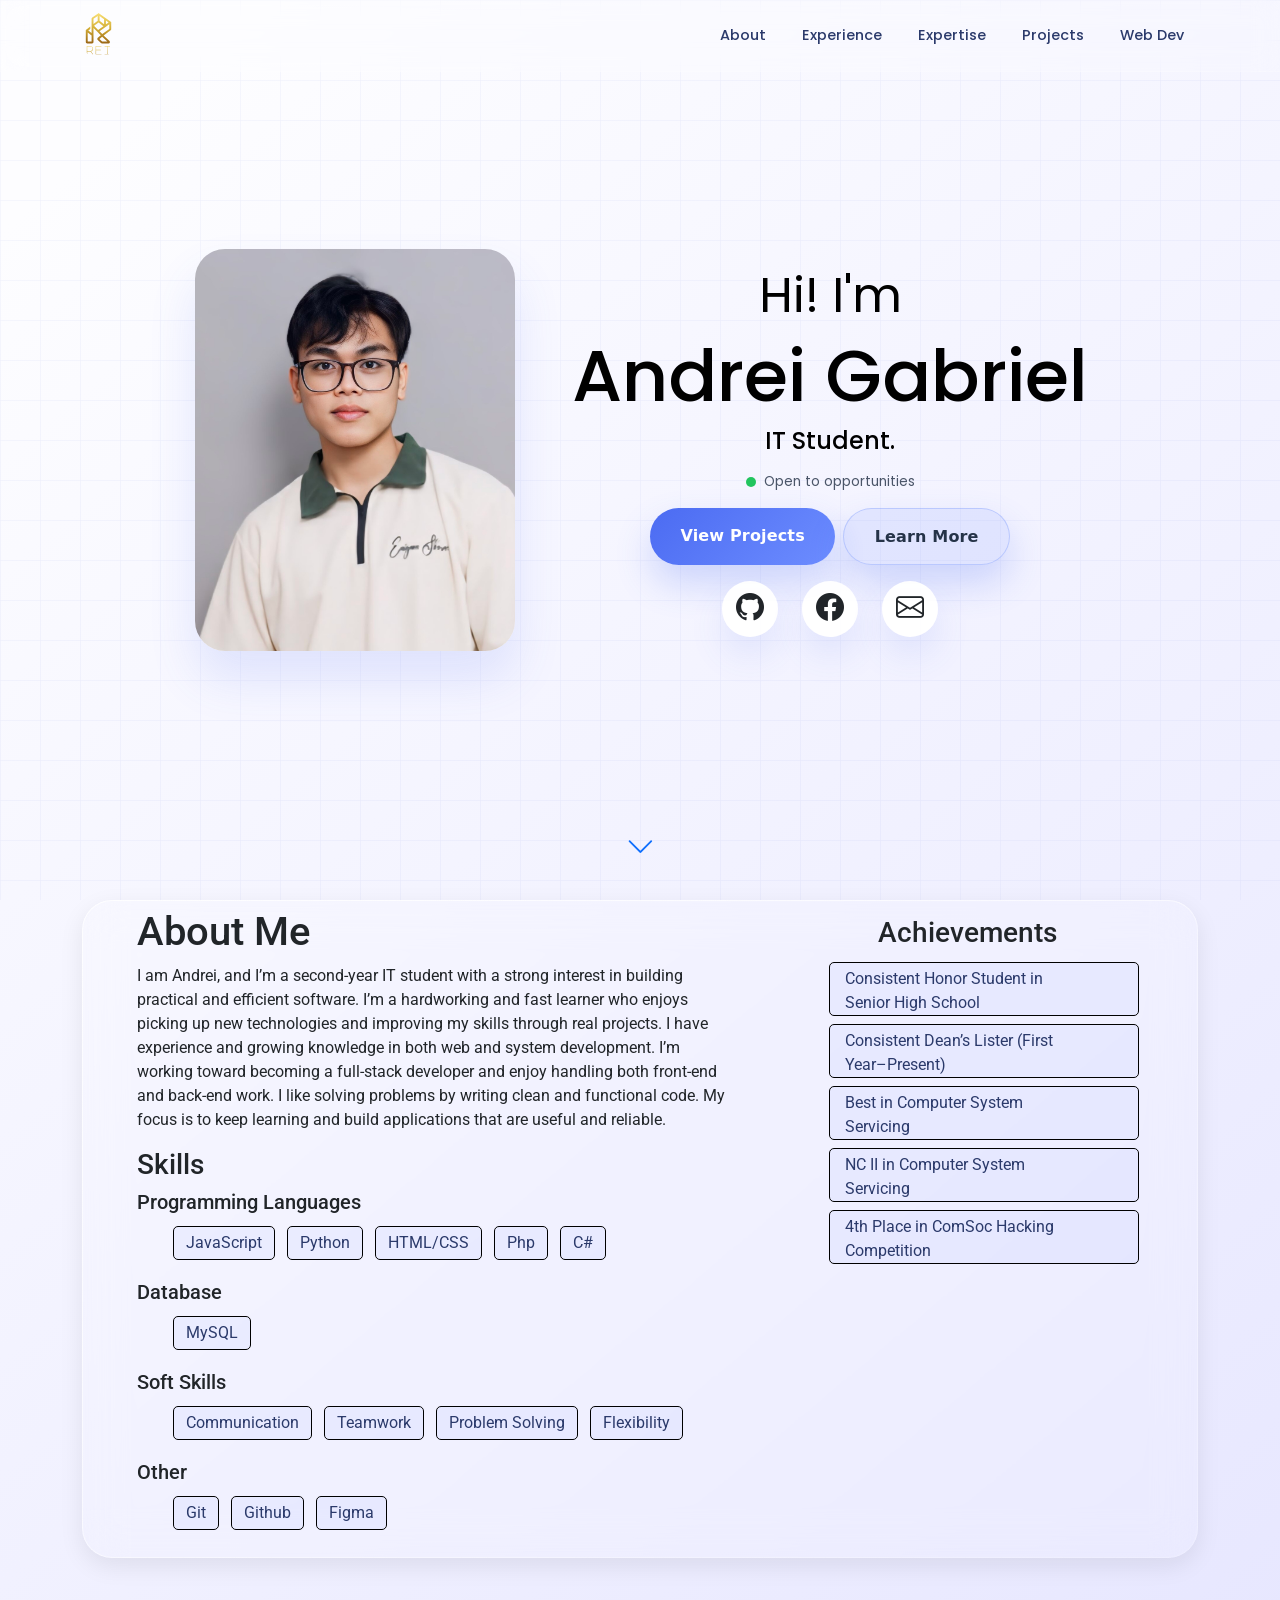
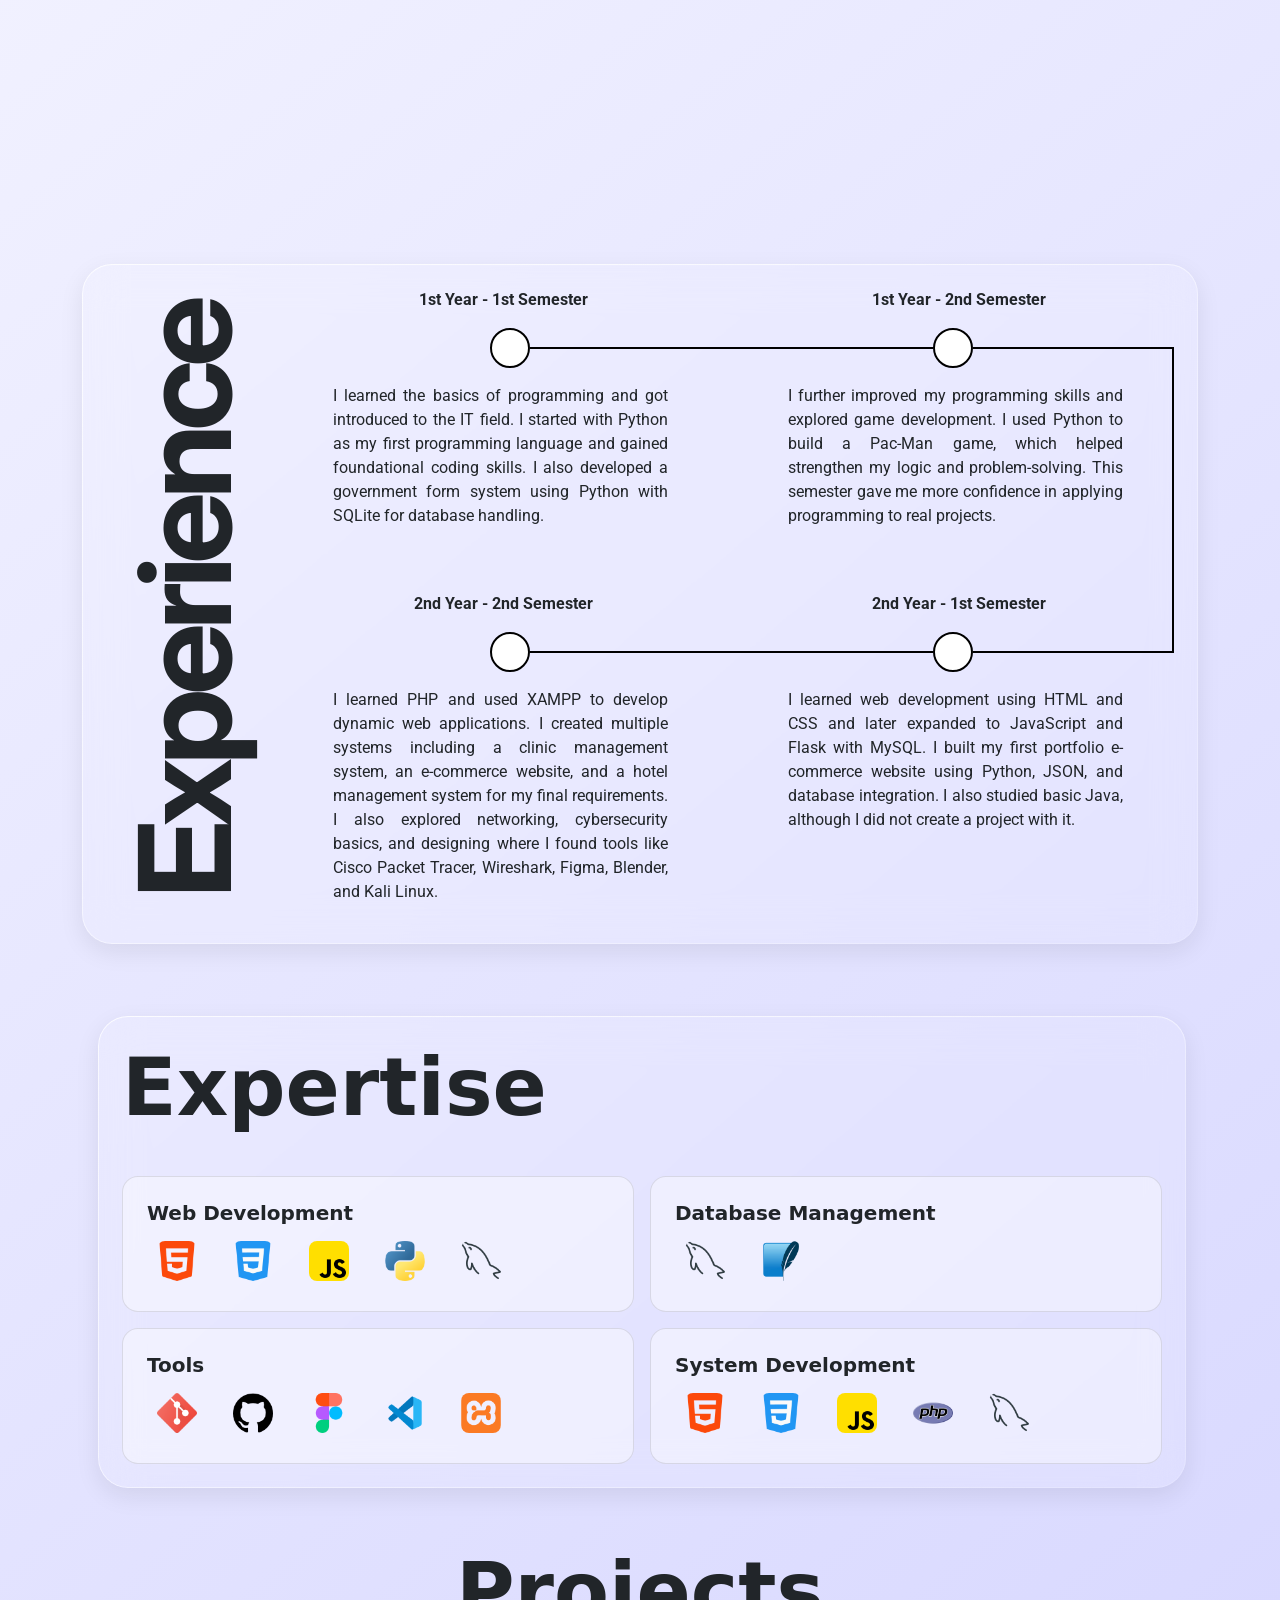
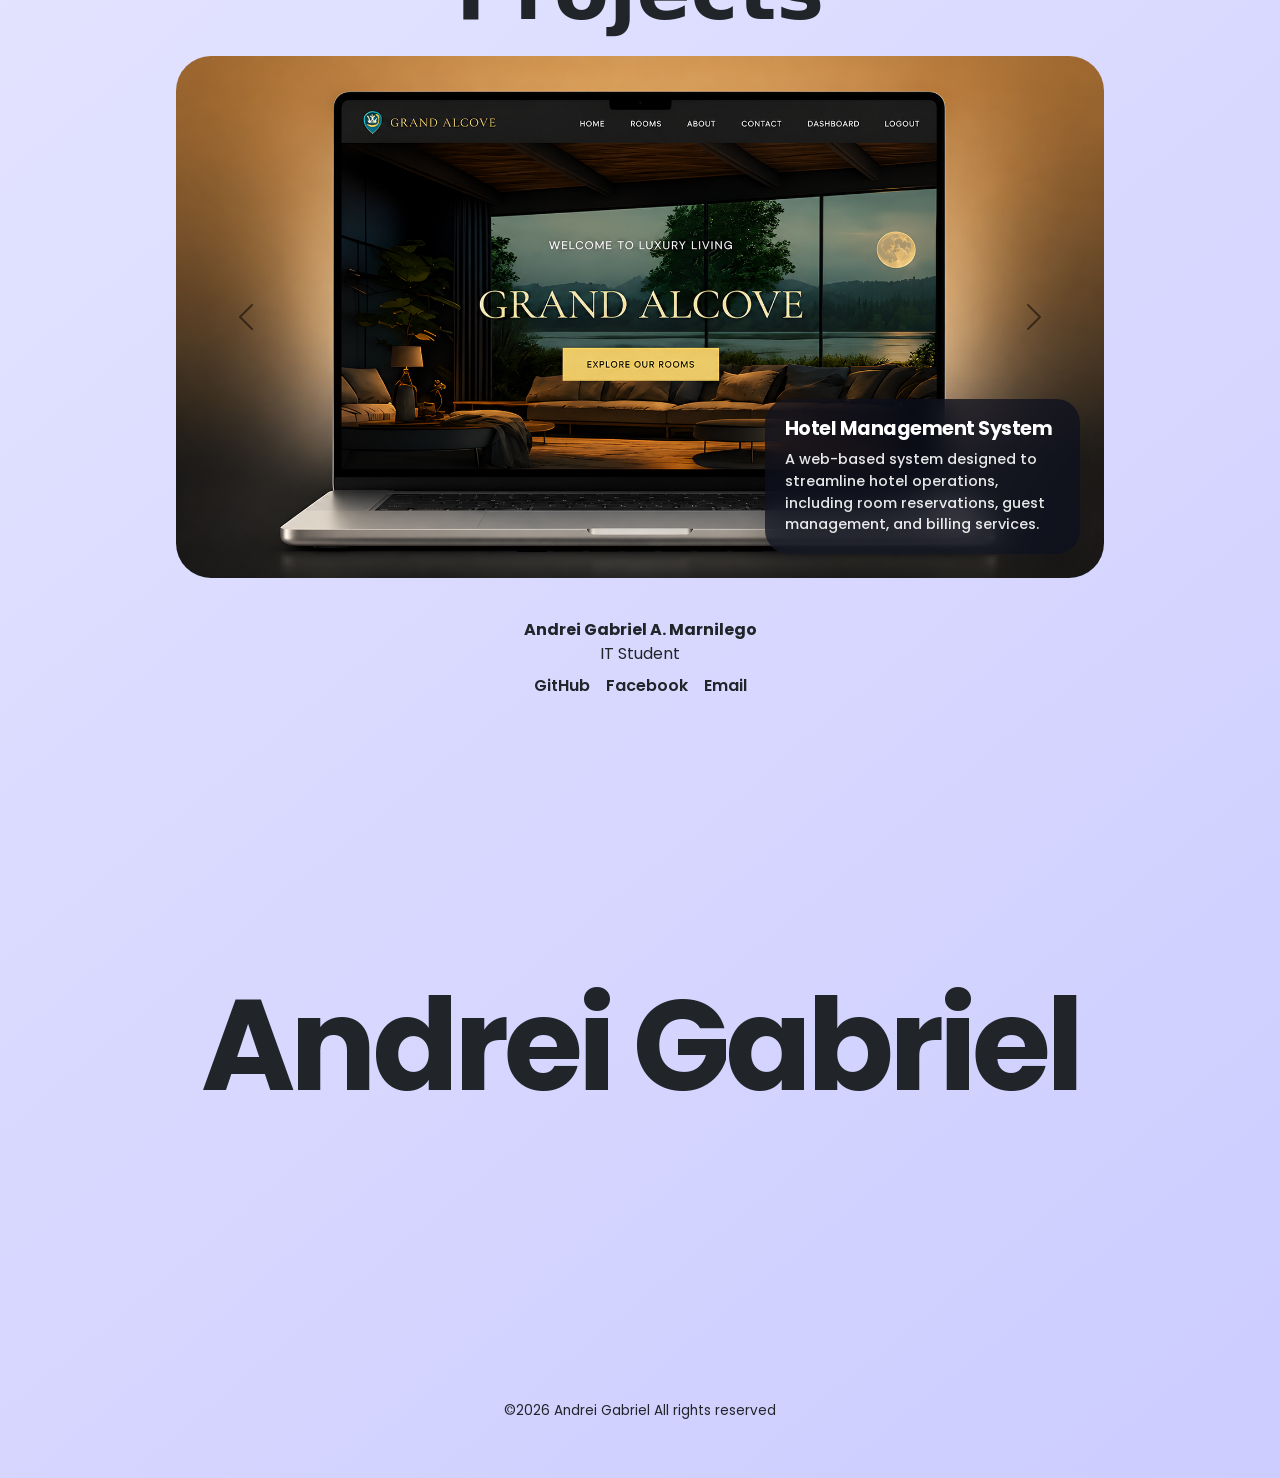
==== index.html @ aeebd428 "Restructure webdev folders" ====
<!doctype html>
<html lang="en">

<head>
    <meta charset="utf-8">
    <meta name="viewport" content="width=device-width, initial-scale=1">
    <title>Portfolio</title>
    <link rel="icon" href="assets/img/Logo.svg" type="image/x-icon">
    <link href="https://cdn.jsdelivr.net/npm/bootstrap@5.3.8/dist/css/bootstrap.min.css" rel="stylesheet"
        integrity="sha384-sRIl4kxILFvY47J16cr9ZwB07vP4J8+LH7qKQnuqkuIAvNWLzeN8tE5YBujZqJLB" crossorigin="anonymous">
    <link rel="stylesheet" href="https://cdn.jsdelivr.net/npm/bootstrap-icons@1.11.3/font/bootstrap-icons.min.css">
    <link rel="stylesheet" href="./assets/css/style.css">
    <link rel="preconnect" href="https://fonts.googleapis.com">
    <link rel="preconnect" href="https://fonts.gstatic.com" crossorigin>
    <link rel="preconnect" href="https://fonts.googleapis.com">
    <link rel="preconnect" href="https://fonts.gstatic.com" crossorigin>
    <link
        href="https://fonts.googleapis.com/css2?family=Poppins:ital,wght@0,100;0,200;0,300;0,400;0,500;0,600;0,700;0,800;0,900;1,100;1,200;1,300;1,400;1,500;1,600;1,700;1,800;1,900&display=swap"
        rel="stylesheet">
    <link rel="preconnect" href="https://fonts.googleapis.com">
    <link rel="preconnect" href="https://fonts.gstatic.com" crossorigin>
    <link
        href="https://fonts.googleapis.com/css2?family=Poppins:ital,wght@0,100;0,200;0,300;0,400;0,500;0,600;0,700;0,800;0,900;1,100;1,200;1,300;1,400;1,500;1,600;1,700;1,800;1,900&family=Roboto:ital,wght@0,100..900;1,100..900&display=swap"
        rel="stylesheet">
    <link href="https://fonts.googleapis.com/css2?family=Inter:wght@100..900&display=swap" rel="stylesheet">
</head>

<body>
    <div id="navTrigger"></div>
    <nav class="navbar navbar-expand-lg fixed-top" id="mainNav">
        <div class="container">
            <a class="navbar-brand d-flex align-items-center" href="#">
                <img src="assets/img/Logo.svg" alt="AG Logo" class="navbar-logo">
            </a>
            <button class="navbar-toggler" type="button" data-bs-toggle="collapse" data-bs-target="#navbarNav">
                <span class="navbar-toggler-icon"></span>
            </button>
            <div class="collapse navbar-collapse justify-content-end" id="navbarNav">
                <ul class="navbar-nav gap-2">
                    <li class="nav-item"><a class="nav-link" href="#about">About</a></li>
                    <li class="nav-item"><a class="nav-link" href="#experience">Experience</a></li>
                    <li class="nav-item"><a class="nav-link" href="#expertise">Expertise</a></li>
                    <li class="nav-item"><a class="nav-link" href="#projects">Projects</a></li>
                    <li class="nav-item"><a class="nav-link" href="webdev.html">Web Dev</a></li>
                </ul>
            </div>
        </div>
    </nav>

    <div class="container fade-in-section" style="height: 100vh; position: relative;">
        <div class="row h-100 align-items-center justify-content-center">

            <div class="col-md-4 text-center">
                <img src="assets/img/Profile.png" alt="Profile" class="img-fluid hero-profile"
                    style="max-width: 320px;">
            </div>

            <div class="col-md-6">
                <div class="d-flex flex-column align-items-center justify-content-center h-100 text-center mb-1"
                    style="color:black;">

                    <h2 class="display-5 mt-2" style="font-family: 'Poppins', 'sans-serif'; font-weight: 400;">Hi! I'm
                    </h2>
                    <h1 class="display-2" style="font-family: 'Poppins', 'sans-serif'; font-weight: 500;">Andrei Gabriel
                    </h1>
                    <h4 style="font-family: 'Poppins', 'sans-serif';">IT Student.</h4>
                    <div class="d-flex align-items-center gap-2 mt-2">
                        <span class="open-dot"></span>
                        <span style="font-family: 'Poppins', sans-serif; font-size: 0.85rem; color: #4a5568;">Open to
                            opportunities</span>
                    </div>

                    <div class="d-flex gap-2 mt-3 hero-buttons">
                        <a href="#projects" class="btn hero-btn">View Projects</a>
                        <a href="#about" class="btn hero-btn hero-btn-secondary">Learn More</a>
                    </div>

                    <div class="hero-socials d-flex gap-4 mt-3 justify-content-center" style="cursor: pointer;">
                        <a href="https://github.com/andreimarnilego" class="text-dark text-decoration-none">
                            <i class="bi bi-github fs-3"></i>
                        </a>
                        <a href="https://www.facebook.com/andreigabriel.marnilego?mibextid=wwXIfr&rdid=BKXyU3eUkC6K5IbI&share_url=https%3A%2F%2Fwww.facebook.com%2Fshare%2F1EQNDfWexi%2F%3Fmibextid%3DwwXIfr"
                            class="text-dark text-decoration-none">
                            <i class="bi bi-facebook fs-3"></i>
                        </a>
                        <a href="https://mail.google.com/mail/u/0/?tab=rm&ogbl#inbox?compose=CllgCJfttZZHXSsvLTjLdNDfXfZsFkvvtzRrdpBsMVfTmXSMlWCCTtWfgsJBfCSnnJKfDRdKnQB"
                            class="text-dark text-decoration-none">
                            <i class="bi bi-envelope fs-3"></i>
                        </a>
                    </div>
                </div>
            </div>

        </div>
        <div class="scroll-indicator">
            <a href="#about">
                <i class="bi bi-chevron-down"></i>
            </a>
        </div>
    </div>

    <div class="container fade-in-section" style="min-height: 100vh;" id="about">
        <div class="glass-card p-2" style="font-family: 'Roboto';">
            <div class="row h-100 align-items-start justify-content-center">
                <div class="col-7 text-start h-100 d-flex flex-column justify-content-between">
                    <div>
                        <h1>About Me</h1>
                        <p style="font-size: 16px; width: 600px;">I am Andrei, and I’m a second-year IT student with a
                            strong interest in building
                            practical and efficient software. I’m a hardworking and fast learner who enjoys picking up
                            new
                            technologies and improving my skills through real projects. I have experience and growing
                            knowledge in both web and system development. I’m working toward becoming a full-stack
                            developer
                            and enjoy handling both front-end and back-end work. I like solving problems by writing
                            clean
                            and functional code. My focus is to keep learning and build applications that are useful and
                            reliable.</p>
                    </div>
                    <div class="skills">
                        <h3>Skills</h3>
                        <div>
                            <h5>Programming Languages</h5>
                            <ul>
                                <li>JavaScript</li>
                                <li>Python</li>
                                <li>HTML/CSS</li>
                                <li>Php</li>
                                <li>C#</li>
                            </ul>
                        </div>

                        <div>
                            <h5>Database</h5>
                            <ul>
                                <li>MySQL</li>
                            </ul>
                        </div>

                        <div>
                            <h5>Soft Skills</h5>
                            <ul>
                                <li>Communication</li>
                                <li>Teamwork</li>
                                <li>Problem Solving</li>
                                <li>Flexibility</li>
                            </ul>
                        </div>

                        <div>
                            <h5>Other</h5>
                            <ul>
                                <li>Git</li>
                                <li>Github</li>
                                <li>Figma</li>
                            </ul>
                        </div>
                    </div>
                </div>
                <div class="col-4 text-center h-100 mt-2">
                    <div class="d-flex flex-column align-items-center justify-content-start h-100 text-start mb-3">
                        <h3>Achievements</h3>
                        <div class="achievements">
                            <div>
                                <ul>
                                    <li>Consistent Honor Student in Senior High School</li>
                                    <li>Consistent Dean’s Lister (First Year–Present)</li>
                                    <li>Best in Computer System Servicing</li>
                                    <li>NC II in Computer System Servicing</li>
                                    <li>4th Place in ComSoc Hacking Competition</li>
                                </ul>
                            </div>
                        </div>
                    </div>
                </div>
            </div>
        </div>
    </div>
    <div class="container fade-in-section pt-5 mt-3" id="experience">
        <div class="glass-card p-4" style="font-family: 'Roboto';">
            <div class="row">
                <div class="col-2 d-flex align-items-center justify-content-center" style="min-height: 500px;">
                    <h1 class="experience-title fw-bold" style="font-size:8rem; letter-spacing: -7px;">Experience</h1>
                </div>
                <div class="col-10">
                    <div style="position: relative;">
                        <div class="vertical-connector"></div>

                        <div class="row text-center ">
                            <div class="col-6">
                                <p class="fw-bold">1st Year - 1st Semester</p>
                            </div>
                            <div class="col-6">
                                <p class="fw-bold">1st Year - 2nd Semester</p>
                            </div>
                        </div>

                        <div style="position: relative; height: 40px;">
                            <div
                                style="position: absolute; top: 50%; left: calc(25% - 20px); transform: translateY(-50%); width:40px; height:40px; border:2px solid black; background:white; border-radius:50%; z-index:1;">
                            </div>
                            <div
                                style="position: absolute; top: 50%; left: calc(25% + 20px); right: calc(25% + 20px); height:2px; background:black; transform: translateY(-50%);">
                            </div>
                            <div
                                style="position: absolute; top: 50%; right: calc(25% - 20px); transform: translateY(-50%); width:40px; height:40px; border:2px solid black; background:white; border-radius:50%; z-index:1;">
                            </div>
                            <div
                                style="position: absolute; top: 50%; right: 0; width: calc(25% - 20px); height:2px; background:black; transform: translateY(-50%);">
                            </div>
                        </div>

                        <div class="row mt-3 mb-5">
                            <div class="col-6 pe-4">
                                <p class="text-justify">I learned the basics of programming and got introduced to the IT
                                    field. I started with Python as my first programming language and gained
                                    foundational
                                    coding skills. I also developed a government form system using Python with SQLite
                                    for
                                    database handling.</p>
                            </div>
                            <div class="col-6 pe-4">
                                <p class="text-justify">I further improved my programming skills and explored game
                                    development. I used Python to build a Pac-Man game, which helped strengthen my logic
                                    and
                                    problem-solving. This semester gave me more confidence in applying programming to
                                    real
                                    projects.</p>
                            </div>
                        </div>

                        <div class="row text-center">
                            <div class="col-6">
                                <p class="fw-bold">2nd Year - 2nd Semester</p>
                            </div>
                            <div class="col-6">
                                <p class="fw-bold">2nd Year - 1st Semester</p>
                            </div>
                        </div>

                        <div style="position: relative; height: 40px;">
                            <div
                                style="position: absolute; top: 50%; left: calc(25% - 20px); transform: translateY(-50%); width:40px; height:40px; border:2px solid black; background:white; border-radius:50%; z-index:1;">
                            </div>
                            <div
                                style="position: absolute; top: 50%; left: calc(25% + 20px); right: calc(25% + 20px); height:2px; background:black; transform: translateY(-50%);">
                            </div>
                            <div
                                style="position: absolute; top: 50%; right: calc(25% - 20px); transform: translateY(-50%); width:40px; height:40px; border:2px solid black; background:white; border-radius:50%; z-index:1;">
                            </div>
                            <div
                                style="position: absolute; top: 50%; right: 0; width: calc(25% - 20px); height:2px; background:black; transform: translateY(-50%);">
                            </div>
                        </div>

                        <div class="row mt-3">
                            <div class="col-6 pe-4">
                                <p class="text-justify">I learned PHP and used XAMPP to develop dynamic web
                                    applications. I
                                    created multiple systems including a clinic management system, an e-commerce
                                    website,
                                    and a hotel management system for my final requirements. I also explored networking,
                                    cybersecurity basics, and designing where I found tools like Cisco Packet Tracer,
                                    Wireshark, Figma, Blender, and Kali Linux.</p>
                            </div>
                            <div class="col-6 pe-4">
                                <p class="text-justify">I learned web development using HTML and CSS and later expanded
                                    to
                                    JavaScript and Flask with MySQL. I built my first portfolio e-commerce website using
                                    Python, JSON, and database integration. I also studied basic Java, although I did
                                    not
                                    create a project with it.</p>
                            </div>
                        </div>

                    </div>
                </div>
            </div>
        </div>
        <div class="container fade-in-section pt-5 mt-4 ps-3" id="expertise">
            <div class="glass-card p-4">
                <h1 class="fw-bold" style="font-size: 5rem;">Expertise</h1>
                <div class="row mt-4 g-3">

                    <div class="col-6">
                        <div class="expertise-card">
                            <h5 class="fw-bold">Web Development</h5>
                            <div class="expertise-logos">
                                <div class="expertise-logo"><img src="./assets/img/html.png" alt=""><span></span></div>
                                <div class="expertise-logo"><img src="./assets/img/css.png" alt=""><span></span></div>
                                <div class="expertise-logo"><img src="./assets/img/js.png" alt=""><span></span></div>
                                <div class="expertise-logo"><img src="./assets/img/python.png" alt=""><span></span>
                                </div>
                                <div class="expertise-logo"><img src="./assets/img/mysql.png" alt=""><span></span></div>
                            </div>
                            <div class="expertise-details">
                                Experienced in building responsive websites using HTML, CSS, and JavaScript on the
                                frontend, and Flask on the backend. Skilled in JSON data handling, MySQL
                                database integration, and developing full e-commerce platforms.
                            </div>
                        </div>
                    </div>

                    <div class="col-6">
                        <div class="expertise-card">
                            <h5 class="fw-bold">Database Management</h5>
                            <div class="expertise-logos">
                                <div class="expertise-logo"><img src="./assets/img/mysql.png" alt=""><span></span></div>
                                <div class="expertise-logo"><img src="./assets/img/SQLite.png" alt=""><span></span>
                                </div>
                            </div>
                            <div class="expertise-details">
                                Proficient in designing and managing relational databases using MySQL and SQLite, with
                                hands-on experience in database modeling, schema design, and data organization.
                            </div>
                        </div>
                    </div>

                    <div class="col-6">
                        <div class="expertise-card">
                            <h5 class="fw-bold">Tools</h5>
                            <div class="expertise-logos">
                                <div class="expertise-logo"><img src="./assets/img/git.png" alt=""><span></span></div>
                                <div class="expertise-logo"><img src="./assets/img/github.png" alt=""><span></span>
                                </div>
                                <div class="expertise-logo"><img src="./assets/img/figma.png" alt=""><span></span></div>
                                <div class="expertise-logo"><img src="./assets/img/vscode.png" alt=""><span></span>
                                </div>
                                <div class="expertise-logo"><img src="./assets/img/xampp.png" alt=""><span></span></div>
                            </div>
                            <div class="expertise-details">
                                Regularly works with Git and GitHub for version control, XAMPP for local server
                                development, Figma for UI design and prototyping, and VS Code
                                as the primary code editor.
                            </div>
                        </div>
                    </div>

                    <div class="col-6">
                        <div class="expertise-card">
                            <h5 class="fw-bold">System Development</h5>
                            <div class="expertise-logos">
                                <div class="expertise-logo"><img src="./assets/img/html.png" alt=""><span></span></div>
                                <div class="expertise-logo"><img src="./assets/img/css.png" alt=""><span></span></div>
                                <div class="expertise-logo"><img src="./assets/img/js.png" alt=""><span></span></div>
                                <div class="expertise-logo"><img src="./assets/img/php.png" alt=""><span></span></div>
                                <div class="expertise-logo"><img src="./assets/img/mysql.png" alt=""><span></span></div>
                            </div>

                            <div class="expertise-details">
                                Built multiple desktop and web-based management systems with full CRUD functionality,
                                applying object-oriented programming principles, and software testing and
                                debugging practices.
                            </div>
                        </div>
                    </div>

                </div>
            </div>
        </div>
        <div class="container fade-in-section mt-2" id="projects">
            <div class="row d-flex flex-column align-items-center justify-content-center h-100 text-center">
                <div>
                    <h1 class="fw-bold mt-5 mb-3" style="font-size: 5rem;">Projects</h1>
                </div>
            </div>
            <div id="carousel" class="carousel carousel-dark slide">
                <div class="carousel-indicators">
                    <button type="button" data-bs-target="#carousel" data-bs-slide-to="0" class="active"
                        aria-current="true" aria-label="Slide 1"></button>
                    <button type="button" data-bs-target="#carousel" data-bs-slide-to="1" aria-label="Slide 2"></button>
                    <button type="button" data-bs-target="#carousel" data-bs-slide-to="2" aria-label="Slide 3"></button>
                    <button type="button" data-bs-target="#carousel" data-bs-slide-to="3" aria-label="Slide 4"></button>
                    <button type="button" data-bs-target="#carousel" data-bs-slide-to="4" aria-label="Slide 5"></button>
                    <button type="button" data-bs-target="#carousel" data-bs-slide-to="5" aria-label="Slide 6"></button>
                    <button type="button" data-bs-target="#carousel" data-bs-slide-to="6" aria-label="Slide 7"></button>
                </div>
                <div class="carousel-inner" style="border-radius: 35px;">
                    <div class="carousel-item active" data-bs-interval="10000">
                        <img src="./assets/img/hotel.png" class="d-block w-100" alt="...">
                        <div class="carousel-caption d-none d-md-block">
                            <h5>Hotel Management System</h5>
                            <p>A web-based system designed to streamline hotel operations, including room reservations,
                                guest management, and billing services.</p>
                        </div>
                    </div>
                    <div class="carousel-item">
                        <img src="./assets/img/clinic.png" class="d-block w-100" alt="...">
                        <div class="carousel-caption d-none d-md-block">
                            <h5>Clinic Management System</h5>
                            <p>A digital platform that helps clinics manage patient records, appointments,
                                consultations, and billing efficiently.</p>
                        </div>
                    </div>
                    <div class="carousel-item" data-bs-interval="2000">
                        <img src="./assets/img/form.png" class="d-block w-100" alt="...">
                        <div class="carousel-caption d-none d-md-block">
                            <h5>Government e-Form</h5>
                            <p>An online application system that simplifies the submission and processing of
                                non-immigrant visa forms and supporting documents.</p>
                        </div>
                    </div>
                    <div class="carousel-item">
                        <img src="./assets/img/portfolio_.png" class="d-block w-100" alt="...">
                        <div class="carousel-caption d-none d-md-block">
                            <h5>Portfolio/ecommerce website</h5>
                            <p>A portfolio website that showcases my skills, projects,
                                and services,
                                allowing potential clients to view my work and hire me directly through the platform.
                            </p>
                        </div>
                    </div>
                    <div class="carousel-item">
                        <img src="./assets/img/pac.png" class="d-block w-100" alt="...">
                        <div class="carousel-caption d-none d-md-block">
                            <h5>Manny Pac-Man</h5>
                            <p>Pac-Man-inspired arcade game where Manny Pacquiao battles through mazes while avoiding
                                ghost versions of his former rivals.</p>
                        </div>
                    </div>
                    <div class="carousel-item">
                        <img src="./assets/img/greet.png" class="d-block w-100" alt="...">
                        <div class="carousel-caption d-none d-md-block">
                            <h5>Greeting Card</h5>
                            <p>A custom-made greeting website that transforms personal messages into unique and
                                memorable digital experiences for any celebration.</p>
                        </div>
                    </div>
                    <div class="carousel-item">
                        <img src="./assets/img/ecom.png" class="d-block w-100" alt="...">
                        <div class="carousel-caption d-none d-md-block">
                            <h5>E-commerce Website</h5>
                            <p>An e-commerce platform that allows users to browse tech products, add items to
                                their cart, and complete purchases securely.</p>
                        </div>
                    </div>

                </div>
                <button class="carousel-control-prev" type="button" data-bs-target="#carousel" data-bs-slide="prev">
                    <span class="carousel-control-prev-icon" aria-hidden="true"></span>
                    <span class="visually-hidden">Previous</span>
                </button>
                <button class="carousel-control-next" type="button" data-bs-target="#carousel" data-bs-slide="next">
                    <span class="carousel-control-next-icon" aria-hidden="true"></span>
                    <span class="visually-hidden">Next</span>
                </button>
            </div>

        </div>

        <div class="d-flex flex-column align-items-center justify-content-between"
            style="font-family: 'Poppins', sans-serif; min-height: 100vh; padding: 40px 0;">
            <div class="text-center">
                <p class="fw-bold mb-0">Andrei Gabriel A. Marnilego</p>
                <p class="mb-2">IT Student</p>
                <div class="d-flex gap-3 justify-content-center fw-semibold" style="cursor:pointer;">
                    <a href="https://github.com/andreimarnilego" class="text-dark text-decoration-none">GitHub</a>
                    <a href="https://www.facebook.com/andreigabriel.marnilego"
                        class="text-dark text-decoration-none">Facebook</a>
                    <a href="https://mail.google.com/mail/u/0/?tab=rm&ogbl#inbox?compose=CllgCJfttZZHXSsvLTjLdNDfXfZsFkvvtzRrdpBsMVfTmXSMlWCCTtWfgsJBfCSnnJKfDRdKnQB"
                        class="text-dark text-decoration-none">Email</a>
                </div>
            </div>

            <h1 class="fw-bold text-center" style="font-size: 8rem; letter-spacing: -5px;">Andrei Gabriel</h1>

            <p class="text-center" style="font-size: 0.85rem;">©2026 Andrei Gabriel All rights reserved</p>
        </div>
        <script src="https://cdn.jsdelivr.net/npm/bootstrap@5.3.8/dist/js/bootstrap.bundle.min.js"
            integrity="sha384-FKyoEForCGlyvwx9Hj09JcYn3nv7wiPVlz7YYwJrWVcXK/BmnVDxM+D2scQbITxI"
            crossorigin="anonymous"></script>
        <script>
            const fadeSections = document.querySelectorAll('.fade-in-section');
            const observer = new IntersectionObserver((entries) => {
                entries.forEach(entry => {
                    if (entry.isIntersecting) {
                        entry.target.classList.add('is-visible');
                        observer.unobserve(entry.target);
                    }
                });
            }, { threshold: 0.15 });

            fadeSections.forEach(section => observer.observe(section));

            const nav = document.getElementById('mainNav');
            let scrollTimeout;
            let lastScrollY = 0;

            window.addEventListener('scroll', () => {
                const currentScrollY = window.scrollY;

                if (currentScrollY > 50) {
                    nav.classList.add('scrolled');
                } else {
                    nav.classList.remove('scrolled');
                }

                if (currentScrollY > 100) {
                    nav.classList.add('visible');
                }

                clearTimeout(scrollTimeout);
                scrollTimeout = setTimeout(() => {
                    nav.classList.remove('visible');
                }, 1500);
            });

            const navTrigger = document.getElementById('navTrigger');

            navTrigger.addEventListener('mouseenter', () => {
                clearTimeout(scrollTimeout);
                nav.classList.add('visible');
            });

            nav.addEventListener('mouseenter', () => {
                clearTimeout(scrollTimeout);
                nav.classList.add('visible');
            });

            nav.addEventListener('mouseleave', () => {
                scrollTimeout = setTimeout(() => {
                    nav.classList.remove('visible');
                }, 1500);
            });

            navTrigger.addEventListener('mouseleave', () => {
                scrollTimeout = setTimeout(() => {
                    nav.classList.remove('visible');
                }, 1500);
            });
            const sections = document.querySelectorAll('div[id], section[id]');
            const navLinks = document.querySelectorAll('#mainNav .nav-link');

            window.addEventListener('scroll', () => {
                let current = '';
                sections.forEach(section => {
                    const sectionTop = section.offsetTop - 100;
                    if (window.scrollY >= sectionTop) {
                        current = section.getAttribute('id');
                    }
                });

                navLinks.forEach(link => {
                    link.classList.remove('active');
                    if (link.getAttribute('href') === '#' + current) {
                        link.classList.add('active');
                    }
                });
            });
        </script>
</body>

</html>
---- assets/css/style.css ----
html {
    scroll-behavior: smooth;
}

#about,
#experience,
#expertise,
#projects {
    scroll-margin-top: 80px;
}

body {
    background: #FDFDFF;
    background: linear-gradient(140deg, rgba(253, 253, 255, 1) 4%, rgba(204, 204, 255, 1) 100%);
    position: relative;
}

.hero-buttons {
    margin-top: 1rem;
}

.hero-btn {
    border-radius: 999px;
    padding: 0.95rem 1.9rem;
    min-width: 148px;
    font-weight: 600;
    letter-spacing: 0.01em;
    background: linear-gradient(135deg, #4B6BF2 0%, #6D8DFF 100%);
    color: #fff;
    border: none;
    box-shadow: 0 18px 36px rgba(75, 107, 242, 0.24);
    transition: transform 0.2s ease, box-shadow 0.2s ease, background 0.2s ease;
}

.hero-btn:hover,
.hero-btn:focus {
    transform: translateY(-2px);
    box-shadow: 0 22px 44px rgba(75, 107, 242, 0.28);
    background: linear-gradient(135deg, #3458E3 0%, #657CFF 100%);
}

.hero-btn-secondary {
    background: rgba(88, 126, 251, 0.12);
    color: #253348;
    border: 1px solid rgba(88, 126, 251, 0.28);
}

.hero-btn-secondary:hover,
.hero-btn-secondary:focus {
    background: rgba(88, 126, 251, 0.18);
}

.hero-profile {
    border-radius: 30px;
    transition: transform 0.35s ease, box-shadow 0.35s ease;
    box-shadow: 0 28px 48px rgba(75, 107, 242, 0.14);
}

.hero-profile:hover {
    transform: translateY(-4px) scale(1.01);
    box-shadow: 0 36px 72px rgba(75, 107, 242, 0.26);
}

.hero-socials a {
    width: 56px;
    height: 56px;
    display: inline-flex;
    align-items: center;
    justify-content: center;
    border-radius: 50%;
    background: rgba(255, 255, 255, 0.95);
    color: #1f2937;
    box-shadow: 0 18px 36px rgba(75, 107, 242, 0.12);
    transition: transform 0.2s ease, box-shadow 0.2s ease, background 0.2s ease, color 0.2s ease;
}

.hero-socials a:hover,
.hero-socials a:focus {
    transform: translateY(-3px);
    box-shadow: 0 22px 44px rgba(75, 107, 242, 0.24);
    background: rgba(75, 107, 242, 0.14);
    color: #2b56ff;
}

.hero-socials a:hover i,
.hero-socials a:focus i {
    text-shadow: 0 0 12px rgba(75, 107, 242, 0.55);
}

.open-dot {
    width: 10px;
    height: 10px;
    border-radius: 50%;
    background: #22c55e;
    display: inline-block;
    box-shadow: 0 0 0 0 rgba(34, 197, 94, 0.4);
    animation: pulse-dot 2s infinite;
}

@keyframes pulse-dot {
    0% { box-shadow: 0 0 0 0 rgba(34, 197, 94, 0.4); }
    70% { box-shadow: 0 0 0 8px rgba(34, 197, 94, 0); }
    100% { box-shadow: 0 0 0 0 rgba(34, 197, 94, 0); }
}

.glass-card:hover {
    box-shadow: 0 16px 48px rgba(15, 23, 42, 0.18);
    border-color: rgba(255, 255, 255, 0.9);
}

.skills li {
    padding: 4px 12px;
    border: 1px solid rgba(88, 126, 251, 0.4);
    border-radius: 5px;
    display: inline-block;
    margin: 4px;
    background: rgba(88, 126, 251, 0.06);
    color: #2b3a6b;
}

.achievements li {
    padding-top: 4px;
    padding-right: 54px;
    padding-left: 15px;
    border: 1px solid rgba(88, 126, 251, 0.4);
    text-align: left;
    border-radius: 5px;
    display: inline-block;
    margin: 4px;
    background: rgba(88, 126, 251, 0.06);
    color: #2b3a6b;
}

.skills li:hover,
.achievements li:hover {
    transform: translateY(-2px);
    box-shadow: 0 18px 40px rgba(88, 126, 251, 0.15);
    border-color: rgba(88, 126, 251, 0.42);
    background: rgba(88, 126, 251, 0.08);
}

.expertise-logo {
    transition: transform 0.25s ease;
}

.expertise-logo:hover {
    transform: translateY(-3px);
}

.expertise-logo:hover img {
    box-shadow: 0 14px 30px rgba(75, 107, 242, 0.18);
}

.carousel-control-prev,
.carousel-control-next {
    transition: transform 0.2s ease, box-shadow 0.2s ease;
}

.carousel-control-prev:hover,
.carousel-control-next:hover {
    transform: scale(1.05);
    box-shadow: 0 16px 30px rgba(75, 107, 242, 0.18);
}

.carousel-control-prev-icon,
.carousel-control-next-icon {
    filter: drop-shadow(0 0 6px rgba(88, 126, 251, 0.7));
}

.skills li {
    padding: 4px 12px;
    border: 1px solid black;
    border-radius: 5px;
    display: inline-block;
    margin: 4px;
}

.achievements li {
    padding-top: 4px;
    padding-right: 54px;
    padding-left: 15px;
    border: 1px solid black;
    text-align: left;
    border-radius: 5px;
    display: inline-block;
    margin: 4px;
}

.experience-title {
    transform: rotate(-90deg);
    white-space: nowrap;
    position: absolute;
    font-family: 'Inter';
}

.text-justify {
    text-align: justify;
    width: 80%;
    margin-left: 45px;
}

.vertical-connector {
    position: absolute;
    right: 0;
    top: 60px;
    bottom: 269px;
    width: 2px;
    background: black;
}

img {
    border-radius: 25px;
}

.carousel-item {
    position: relative;
}

#carousel {
    width: 85%;
    margin: 0 auto;
}

.carousel-item h5 {
    font-family: 'Poppins', 'sans-serif';
    font-size: 1.8rem;
    font-weight: 600;
    letter-spacing: -1px;
}

.carousel-item p {
    font-family: 'Poppins', 'sans-serif';
    font-size: 1rem;
    font-weight: 500;
}

.carousel-caption {
    position: absolute;
    bottom: 24px;
    right: 24px;
    left: auto;
    max-width: 34%;
    padding: 18px 20px;
    background: rgba(10, 15, 30, 0.72);
    border-radius: 24px;
    box-shadow: 0 20px 40px rgba(0, 0, 0, 0.24);
    backdrop-filter: blur(16px);
    color: #fff;
    text-align: left;
    z-index: 10;
}

.carousel-caption h5 {
    color: #fff;
    font-size: 1.2rem;
    font-weight: 700;
    letter-spacing: -0.5px;
    margin-bottom: 0.6rem;
}

.carousel-caption p {
    color: rgba(255, 255, 255, 0.9);
    font-size: 0.9rem;
    line-height: 1.5;
    margin-bottom: 0;
}

.carousel-caption {
    transition: transform 0.3s ease, box-shadow 0.3s ease, background 0.3s ease;
}

.carousel-caption:hover {
    transform: translateY(-3px);
    box-shadow: 0 28px 48px rgba(0, 0, 0, 0.22);
    background: rgba(12, 18, 38, 0.82);
}

.carousel-inner img {
    transition: transform 0.4s ease;
}

.carousel-item:hover img {
    transform: scale(1.03);
}

.experience-title {
    transition: filter 0.3s ease, text-shadow 0.3s ease;
}

.experience-title:hover {
    filter: drop-shadow(0 0 18px rgba(88, 126, 251, 0.55));
    text-shadow: 0 0 12px rgba(88, 126, 251, 0.38);
}

@media (max-width: 991px) {
    .carousel-caption {
        position: static;
        max-width: 100%;
        margin: 0 20px 20px;
        background: rgba(10, 15, 30, 0.78);
    }
}

.glass-card {
    position: relative;

    background: rgba(255, 255, 255, 0.12);
    backdrop-filter: blur(20px);
    -webkit-backdrop-filter: blur(20px);

    border-radius: 30px;

    box-shadow:
        0 8px 24px rgba(0, 0, 0, 0.08),
        inset 0 1px 1px rgba(255, 255, 255, 0.4);

    transition: box-shadow 0.4s ease, border-color 0.4s ease, transform 0.4s ease;
    overflow: hidden;
}

.glass-card::before {
    content: "";
    position: absolute;
    inset: 0;
    border-radius: inherit;
    padding: 1px;

    background: linear-gradient(135deg,
            rgba(255, 255, 255, 0.7),
            rgba(255, 255, 255, 0.15));

    -webkit-mask:
        linear-gradient(#fff 0 0) content-box,
        linear-gradient(#fff 0 0);

    -webkit-mask-composite: xor;
    mask-composite: exclude;

    pointer-events: none;
}

.expertise-card {
    border: 1px solid rgba(0, 0, 0, 0.1);
    border-radius: 16px;
    padding: 24px;
    cursor: pointer;
    transition: all 0.4s ease;
    background: rgba(255, 255, 255, 0.4);
}

.expertise-logos {
    display: flex;
    flex-wrap: wrap;
    gap: 16px;
    margin-top: 16px;
}

.expertise-logo {
    display: flex;
    flex-direction: column;
    align-items: center;
    gap: 6px;
    font-size: 0.75rem;
    text-align: center;
    width: 60px;
}

.expertise-logo img {
    width: 40px;
    height: 40px;
    object-fit: contain;
    border-radius: 8px;
}

.expertise-details {
    font-size: 0.9rem;
    line-height: 1.6;
    max-height: 0;
    opacity: 0;
    overflow: hidden;
    transition: all 0.4s ease;
    margin-bottom: 0;
}

.expertise-card:hover {
    background: rgba(255, 255, 255, 0.7);
    box-shadow: 0 8px 24px rgba(0, 0, 0, 0.08);
}

.expertise-card:hover .expertise-details {
    max-height: 200px;
    opacity: 1;
    margin-bottom: 16px;
}

.fade-in-section {
    opacity: 0;
    transform: translateY(40px);
    transition: opacity 0.8s ease, transform 0.8s ease;
}

.fade-in-section.is-visible {
    opacity: 1;
    transform: translateY(0);
}

body::before {
    content: '';
    position: fixed;
    top: 0;
    left: 0;
    width: 100%;
    height: 100%;
    pointer-events: none;
    z-index: 0;
    opacity: 0.08;
    background-image:
        linear-gradient(rgba(123, 140, 222, 0.8) 1px, transparent 1px),
        linear-gradient(90deg, rgba(123, 140, 222, 0.8) 1px, transparent 1px);
    background-size: 40px 40px;
}

.container {
    position: relative;
    z-index: 1;
}

#mainNav {
    background: rgba(255, 255, 255, 0.15);
    backdrop-filter: blur(12px);
    -webkit-backdrop-filter: blur(12px);
    border-bottom: 1px solid rgba(255, 255, 255, 0.2);
    transition: transform 0.4s ease, opacity 0.4s ease, background 0.3s ease, box-shadow 0.3s ease;
    padding: 8px 0;
    transform: translateY(-100%);
    opacity: 0;
    pointer-events: none;
}

#mainNav.visible {
    transform: translateY(0);
    opacity: 1;
    pointer-events: auto;
}

#mainNav.scrolled {
    background: rgba(255, 255, 255, 0.75);
    box-shadow: 0 4px 24px rgba(75, 107, 242, 0.1);
}
#mainNav .navbar-brand {
    font-size: 1.5rem;
    color: #2b3a6b;
    letter-spacing: -1px;
}

#mainNav .navbar-brand img {
    height: 45px;
    width: auto;
}

#mainNav .nav-link {
    font-family: 'Poppins', sans-serif;
    font-weight: 500;
    font-size: 0.9rem;
    color: #2b3a6b;
    padding: 6px 14px;
    border-radius: 999px;
    transition: background 0.2s ease, color 0.2s ease;
}

#mainNav .nav-link:hover {
    background: rgba(88, 126, 251, 0.12);
    color: #4B6BF2;
}

#mainNav .nav-link.active {
    background: rgba(88, 126, 251, 0.15);
    color: #4B6BF2;
    font-weight: 600;
}

#navTrigger {
    position: fixed;
    top: 0;
    left: 0;
    width: 100%;
    height: 20px;
    z-index: 9999;
}

.scroll-indicator {
    position: absolute;
    bottom: 30px;
    left: 50%;
    transform: translateX(-50%);
    font-size: 1.8rem;
    color: #4B6BF2;
    animation: bounce 1.8s infinite;
    cursor: pointer;
}

@keyframes bounce {
    0%, 100% { transform: translateX(-50%) translateY(0); }
    50% { transform: translateX(-50%) translateY(10px); }
}
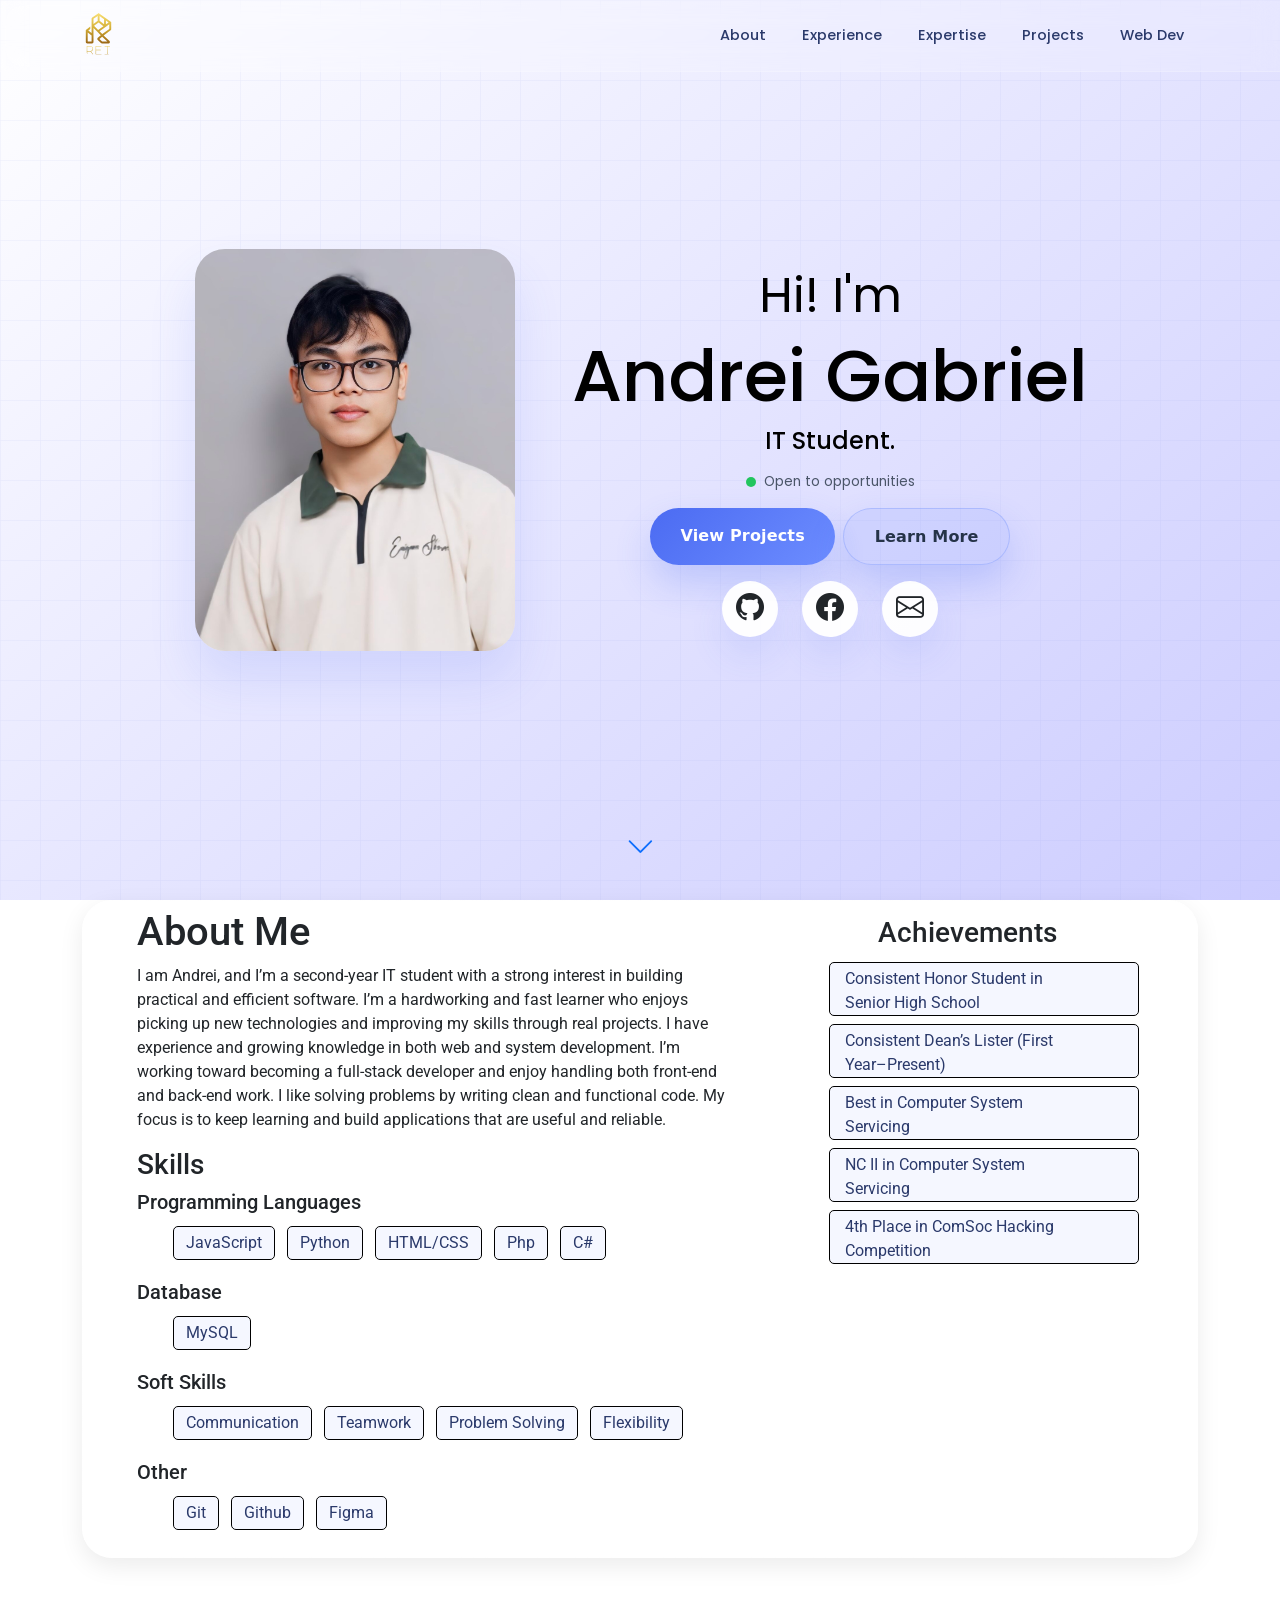
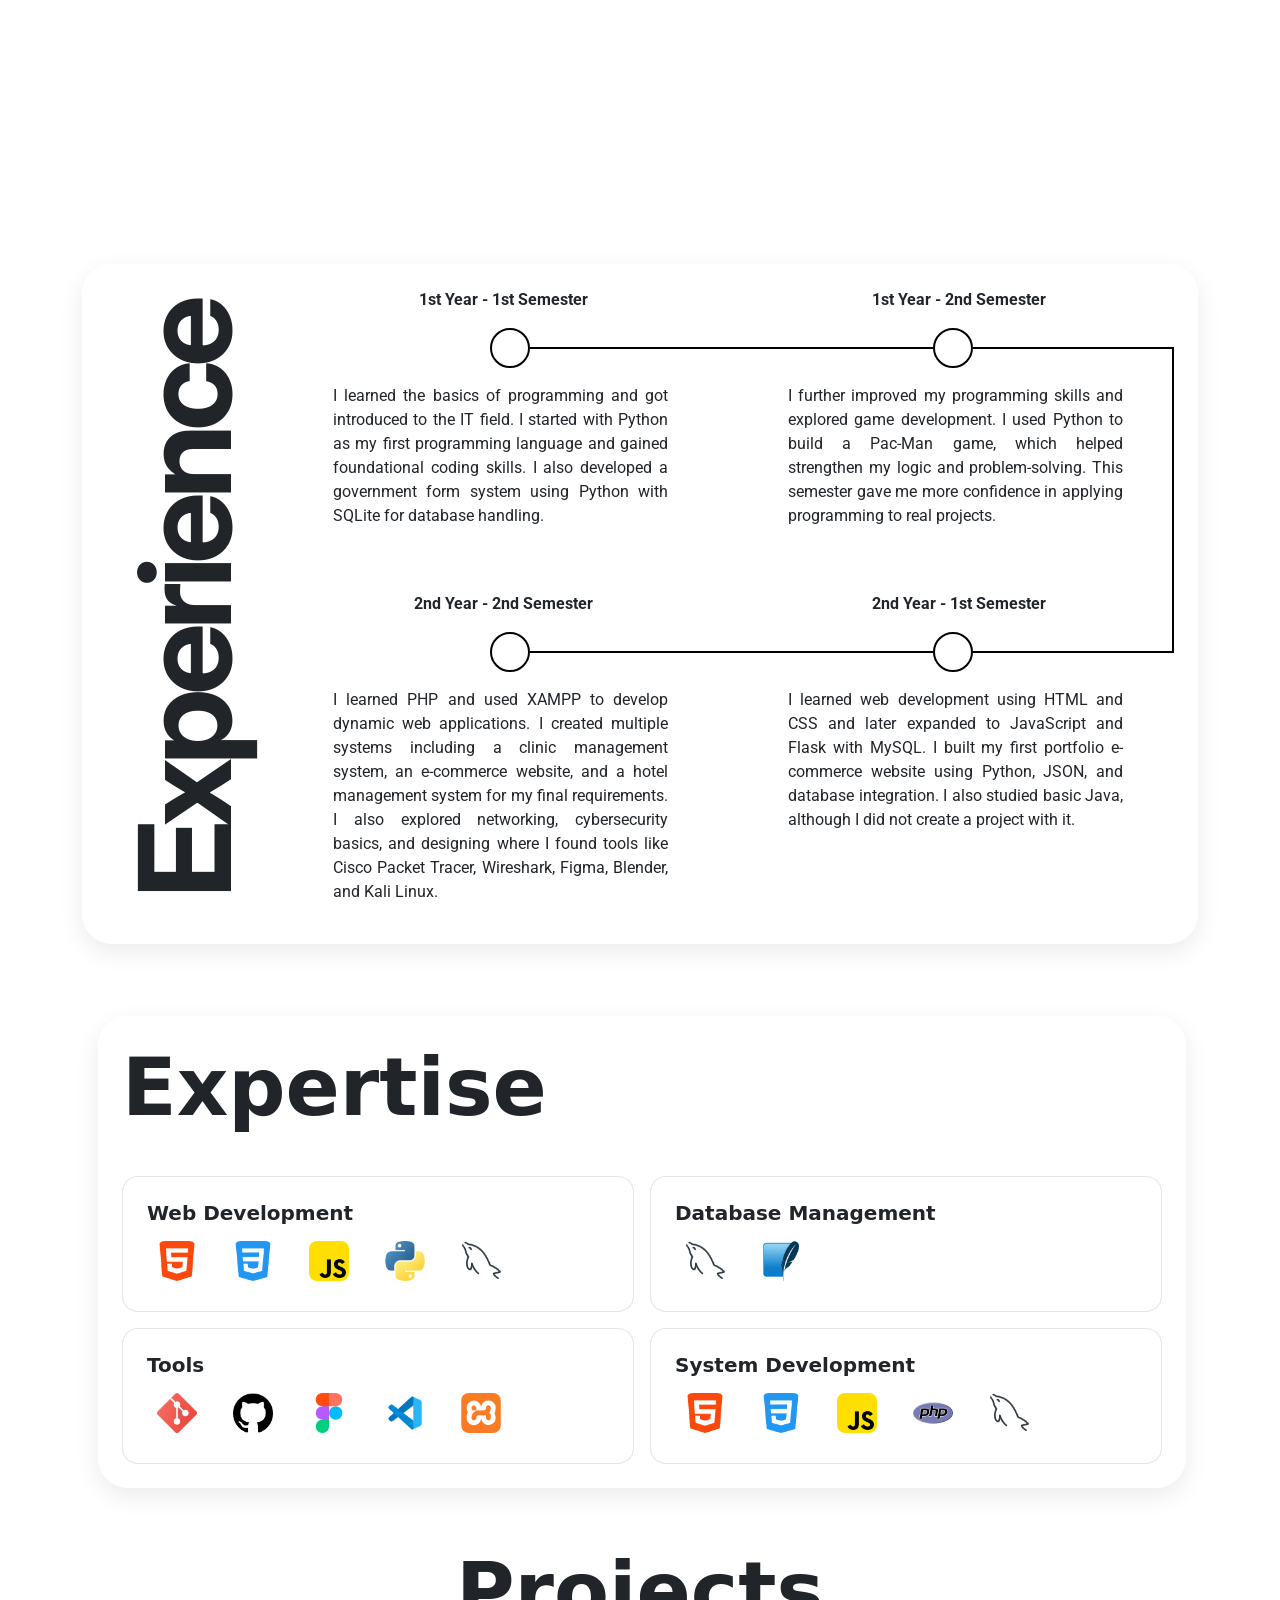
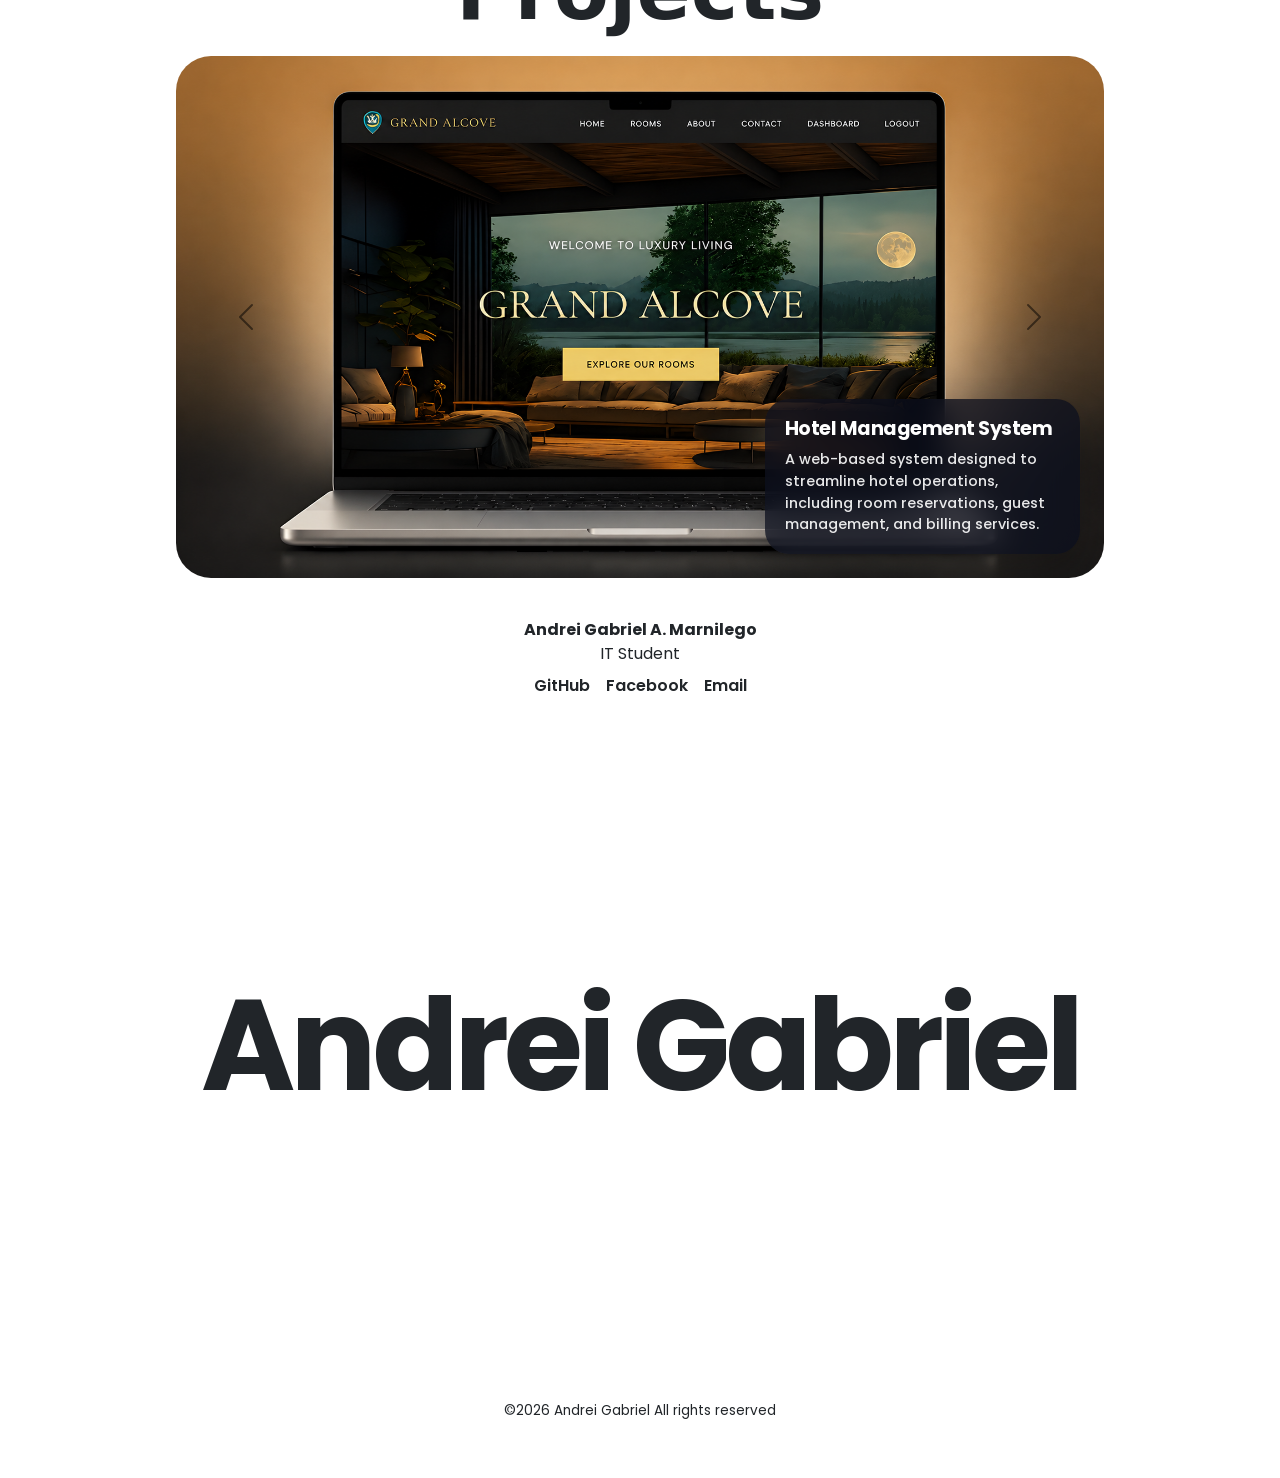
==== commit 71c61a7f: "added a compilation screen for activities" ====
--- a/assets/css/style.css
+++ b/assets/css/style.css
@@ -12,6 +12,7 @@
 body {
     background: #FDFDFF;
     background: linear-gradient(140deg, rgba(253, 253, 255, 1) 4%, rgba(204, 204, 255, 1) 100%);
+    background-attachment: fixed;
     position: relative;
 }
 
